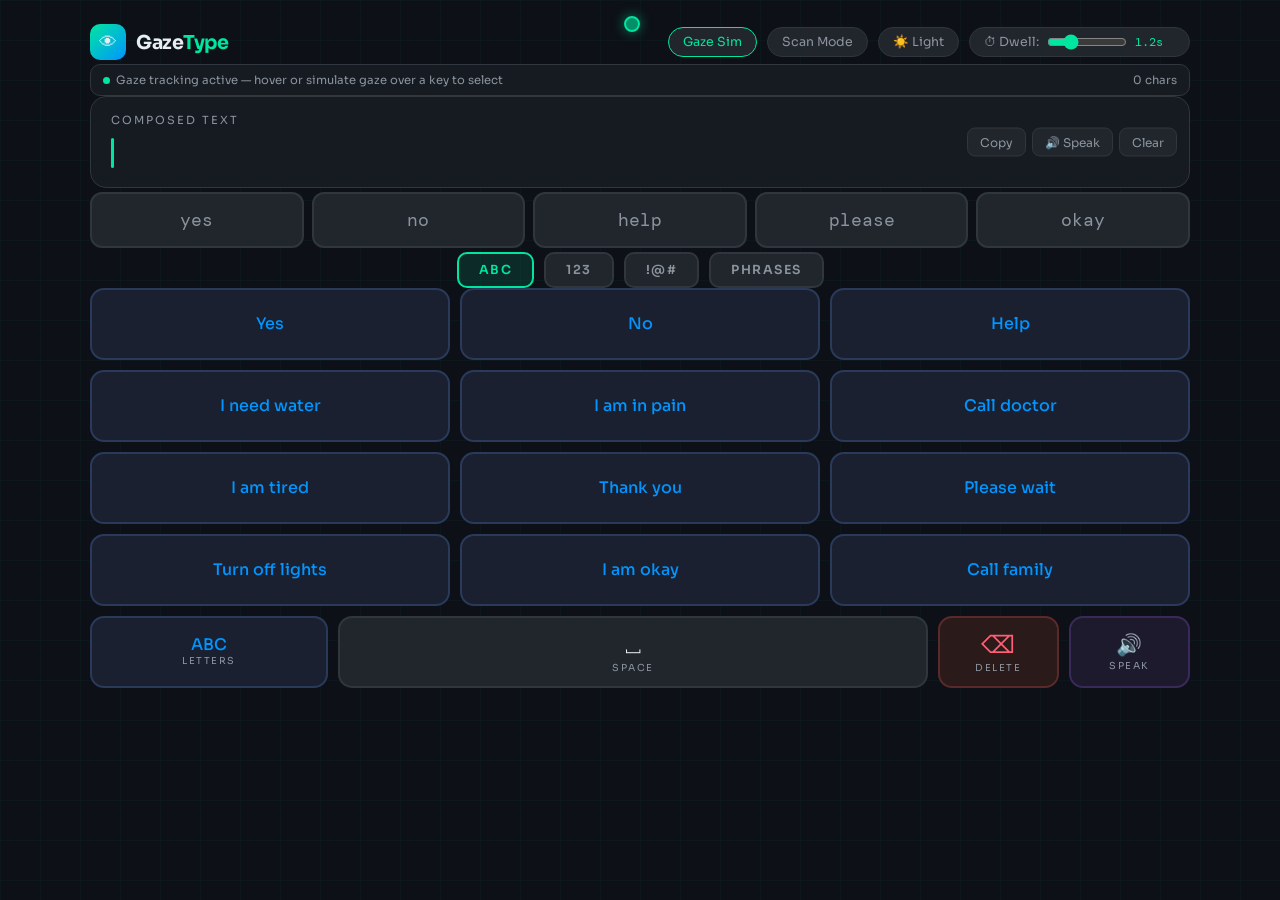
==== assistive-features/virtual-keyboard/index.html @ e6dda197 "Keyboard layout" ====
<!DOCTYPE html>
<html lang="en">
<head>
<meta charset="UTF-8">
<meta name="viewport" content="width=device-width, initial-scale=1.0">
<title>GazeType — Accessible Eye Gaze Keyboard</title>
<style>
  @import url('https://fonts.googleapis.com/css2?family=DM+Mono:wght@400;500&family=Sora:wght@300;400;600;700&display=swap');

  :root {
    --bg: #0d1117;
    --surface: #161b22;
    --surface2: #21262d;
    --border: #30363d;
    --accent: #00e5a0;
    --accent2: #0095ff;
    --danger: #ff5f72;
    --text: #e6edf3;
    --text-dim: #8b949e;
    --key-bg: #1c2128;
    --key-hover: #2d333b;
    --key-active: #00e5a0;
    --dwell-time: 1200ms;
    --key-radius: 14px;
    --glow: 0 0 20px rgba(0,229,160,0.3);
    --key-special-bg: #1a2030;
    --key-special-border: #2a3a5a;
    --key-action-bg: #1e1a2e;
    --key-action-border: #3a2a5a;
    --key-delete-bg: #2a1a1a;
    --key-delete-border: #5a2a2a;
  }

  body.light {
    --bg: #f0f4f8;
    --surface: #ffffff;
    --surface2: #e8edf3;
    --border: #c8d0da;
    --accent: #009e6e;
    --accent2: #0070cc;
    --danger: #d93a50;
    --text: #1a2030;
    --text-dim: #5a6472;
    --key-bg: #ffffff;
    --key-hover: #e2ecf8;
    --key-special-bg: #e8f0fc;
    --key-special-border: #aabedd;
    --key-action-bg: #ede8fc;
    --key-action-border: #b8a8e0;
    --key-delete-bg: #fce8ea;
    --key-delete-border: #e0a8ae;
    --glow: 0 0 20px rgba(0,158,110,0.25);
  }

  * { margin: 0; padding: 0; box-sizing: border-box; }

  body {
    background: var(--bg);
    color: var(--text);
    font-family: 'Sora', sans-serif;
    min-height: 100vh;
    display: flex;
    flex-direction: column;
    align-items: center;
    padding: 24px 16px;
    gap: 20px;
    overflow-x: hidden;
  }

  /* Ambient grid background */
  body::before {
    content: '';
    position: fixed;
    inset: 0;
    background-image:
      linear-gradient(rgba(0,229,160,0.03) 1px, transparent 1px),
      linear-gradient(90deg, rgba(0,229,160,0.03) 1px, transparent 1px);
    background-size: 40px 40px;
    pointer-events: none;
    z-index: 0;
  }

  .app { position: relative; z-index: 1; width: 100%; max-width: 1100px; }

  /* Header */
  header {
    display: flex;
    align-items: center;
    justify-content: space-between;
    margin-bottom: 4px;
  }

  .logo {
    display: flex;
    align-items: center;
    gap: 10px;
  }

  .logo-icon {
    width: 36px;
    height: 36px;
    border-radius: 10px;
    background: linear-gradient(135deg, var(--accent), var(--accent2));
    display: flex;
    align-items: center;
    justify-content: center;
    font-size: 18px;
  }

  .logo-text {
    font-size: 1.2rem;
    font-weight: 700;
    letter-spacing: -0.5px;
  }

  .logo-text span { color: var(--accent); }

  .settings-row {
    display: flex;
    gap: 10px;
    align-items: center;
  }

  .pill-btn {
    background: var(--surface2);
    border: 1px solid var(--border);
    color: var(--text-dim);
    border-radius: 20px;
    padding: 6px 14px;
    font-family: 'Sora', sans-serif;
    font-size: 0.78rem;
    cursor: pointer;
    transition: all 0.2s;
  }

  .pill-btn:hover, .pill-btn.active {
    border-color: var(--accent);
    color: var(--accent);
  }

  /* Dwell time slider */
  .dwell-control {
    display: flex;
    align-items: center;
    gap: 8px;
    background: var(--surface2);
    border: 1px solid var(--border);
    border-radius: 20px;
    padding: 6px 14px;
    font-size: 0.78rem;
    color: var(--text-dim);
  }

  .dwell-control input[type=range] {
    width: 80px;
    accent-color: var(--accent);
  }

  .dwell-control span { color: var(--accent); font-family: 'DM Mono', monospace; min-width: 40px; }

  /* Text output display */
  .output-area {
    background: var(--surface);
    border: 1px solid var(--border);
    border-radius: 16px;
    padding: 16px 20px;
    min-height: 90px;
    display: flex;
    flex-direction: column;
    gap: 8px;
    position: relative;
    overflow: hidden;
  }

  .output-label {
    font-size: 0.7rem;
    text-transform: uppercase;
    letter-spacing: 2px;
    color: var(--text-dim);
  }

  .output-text {
    font-family: 'DM Mono', monospace;
    font-size: 1.4rem;
    letter-spacing: 1px;
    color: var(--text);
    min-height: 36px;
    word-break: break-all;
    display: flex;
    align-items: center;
    flex-wrap: wrap;
    gap: 2px;
  }

  .cursor {
    display: inline-block;
    width: 3px;
    height: 1.3em;
    background: var(--accent);
    border-radius: 2px;
    animation: blink 1s step-end infinite;
    flex-shrink: 0;
  }

  @keyframes blink { 0%,100%{opacity:1} 50%{opacity:0} }

  .output-actions {
    position: absolute;
    right: 12px;
    top: 50%;
    transform: translateY(-50%);
    display: flex;
    gap: 6px;
  }

  .action-btn {
    background: var(--surface2);
    border: 1px solid var(--border);
    color: var(--text-dim);
    border-radius: 8px;
    padding: 6px 12px;
    font-size: 0.75rem;
    font-family: 'Sora', sans-serif;
    cursor: pointer;
    transition: all 0.2s;
  }

  .action-btn:hover { border-color: var(--accent); color: var(--accent); }
  .action-btn.danger:hover { border-color: var(--danger); color: var(--danger); }

  /* Keyboard container */
  .keyboard {
    display: flex;
    flex-direction: column;
    gap: 10px;
  }

  /* Keyboard row */
  .key-row {
    display: flex;
    gap: 10px;
    justify-content: center;
  }

  /* Individual key */
  .key {
    position: relative;
    background: var(--key-bg);
    border: 2px solid var(--border);
    border-radius: var(--key-radius);
    display: flex;
    flex-direction: column;
    align-items: center;
    justify-content: center;
    cursor: pointer;
    user-select: none;
    transition: border-color 0.15s, background 0.15s, transform 0.1s;
    overflow: hidden;
    height: 72px;
    flex: 1;
    min-width: 64px;
    gap: 2px;
  }

  .key.wide { flex: 2; }
  .key.extra-wide { flex: 3; }
  .key.space-key { flex: 5; }

  .key-label {
    font-size: 1.35rem;
    font-weight: 600;
    line-height: 1;
    z-index: 1;
    pointer-events: none;
  }

  .key-sub {
    font-size: 0.6rem;
    color: var(--text-dim);
    text-transform: uppercase;
    letter-spacing: 1.5px;
    z-index: 1;
    pointer-events: none;
  }

  .key-icon {
    font-size: 1.5rem;
    z-index: 1;
    pointer-events: none;
  }

  /* Dwell progress ring */
  .dwell-ring {
    position: absolute;
    inset: 0;
    border-radius: calc(var(--key-radius) - 2px);
    pointer-events: none;
    overflow: hidden;
  }

  .dwell-fill {
    position: absolute;
    bottom: 0;
    left: 0;
    right: 0;
    height: 0%;
    background: linear-gradient(to top, rgba(0,229,160,0.25), rgba(0,229,160,0.05));
    transition: height linear;
    border-radius: 0 0 calc(var(--key-radius) - 2px) calc(var(--key-radius) - 2px);
  }

  .dwell-outline {
    position: absolute;
    inset: 0;
    border: 3px solid var(--accent);
    border-radius: calc(var(--key-radius) - 2px);
    opacity: 0;
    box-shadow: var(--glow);
    transition: opacity 0.15s;
  }

  /* Hover state */
  .key:hover {
    border-color: var(--accent);
    background: var(--key-hover);
  }

  .key:hover .dwell-outline { opacity: 0.6; }

  /* Active state */
  .key.dwelling .dwell-outline { opacity: 1; }

  /* Fired state */
  .key.fired {
    background: rgba(0,229,160,0.15);
    border-color: var(--accent);
    transform: scale(0.96);
  }

  /* Special key variants */
  .key.key-special {
    background: var(--key-special-bg);
    border-color: var(--key-special-border);
  }

  .key.key-special .key-label { color: var(--accent2); font-size: 1rem; font-weight: 500; }

  .key.key-action {
    background: var(--key-action-bg);
    border-color: var(--key-action-border);
  }

  .key.key-action .key-icon { font-size: 1.3rem; }

  .key.key-delete {
    background: var(--key-delete-bg);
    border-color: var(--key-delete-border);
  }

  .key.key-delete:hover { border-color: var(--danger); background: rgba(255,95,114,0.1); }
  .key.key-delete:hover .dwell-outline { border-color: var(--danger); box-shadow: 0 0 20px rgba(255,95,114,0.3); }
  .key.key-delete .key-icon { color: var(--danger); }

  .key.key-space { background: var(--surface2); }

  /* Mode toggle row */
  .mode-row {
    display: flex;
    gap: 10px;
    justify-content: center;
  }

  .mode-btn {
    background: var(--surface2);
    border: 2px solid var(--border);
    border-radius: 10px;
    color: var(--text-dim);
    font-family: 'Sora', sans-serif;
    font-size: 0.78rem;
    font-weight: 600;
    padding: 8px 20px;
    cursor: pointer;
    transition: all 0.2s;
    text-transform: uppercase;
    letter-spacing: 1.5px;
  }

  .mode-btn.active {
    background: rgba(0,229,160,0.12);
    border-color: var(--accent);
    color: var(--accent);
  }

  /* Gaze cursor simulator */
  .gaze-dot {
    position: fixed;
    width: 16px;
    height: 16px;
    border-radius: 50%;
    background: rgba(0,229,160,0.6);
    border: 2px solid var(--accent);
    pointer-events: none;
    transform: translate(-50%, -50%);
    transition: left 0.08s ease-out, top 0.08s ease-out;
    z-index: 9999;
    box-shadow: 0 0 12px rgba(0,229,160,0.5);
    display: none;
  }

  .gaze-dot.active { display: block; }

  /* Status bar */
  .status-bar {
    display: flex;
    align-items: center;
    justify-content: space-between;
    padding: 8px 12px;
    background: var(--surface);
    border: 1px solid var(--border);
    border-radius: 10px;
    font-size: 0.72rem;
    color: var(--text-dim);
  }

  .status-indicator {
    display: flex;
    align-items: center;
    gap: 6px;
  }

  .dot {
    width: 7px;
    height: 7px;
    border-radius: 50%;
    background: var(--accent);
    animation: pulse 2s infinite;
  }

  .dot.off { background: var(--border); animation: none; }

  @keyframes pulse {
    0%,100% { opacity: 1; transform: scale(1); }
    50% { opacity: 0.5; transform: scale(0.8); }
  }

  /* Prediction bar */
  .prediction-bar {
    display: flex;
    gap: 8px;
    padding: 4px 0;
    flex-wrap: wrap;
  }

  .pred-word {
    background: var(--surface2);
    border: 2px solid var(--border);
    border-radius: 12px;
    padding: 14px 22px;
    font-size: 1.1rem;
    font-family: 'DM Mono', monospace;
    cursor: pointer;
    color: var(--text-dim);
    transition: all 0.2s;
    position: relative;
    overflow: hidden;
    flex: 1;
    min-width: 100px;
    text-align: center;
    min-height: 56px;
    display: flex;
    align-items: center;
    justify-content: center;
  }

  .pred-word:hover, .pred-word.dwelling {
    border-color: var(--accent2);
    color: var(--accent2);
  }

  .pred-word .dwell-fill { background: linear-gradient(to top, rgba(0,149,255,0.2), rgba(0,149,255,0.05)); }
  .pred-word .dwell-outline { border-color: var(--accent2); box-shadow: 0 0 15px rgba(0,149,255,0.3); }

  /* Notification toast */
  .toast {
    position: fixed;
    bottom: 24px;
    left: 50%;
    transform: translateX(-50%) translateY(80px);
    background: var(--surface2);
    border: 1px solid var(--accent);
    border-radius: 10px;
    padding: 10px 20px;
    font-size: 0.85rem;
    color: var(--accent);
    transition: transform 0.3s ease;
    z-index: 1000;
  }

  .toast.show { transform: translateX(-50%) translateY(0); }

  /* Scan mode highlight */
  .key.scan-highlight {
    border-color: #ffcc00 !important;
    background: rgba(255, 204, 0, 0.1) !important;
  }

  @media (max-width: 700px) {
    .key { height: 60px; min-width: 44px; }
    .key-label { font-size: 1.1rem; }
    .key-row { gap: 6px; }
    .keyboard { gap: 6px; }
  }
</style>
</head>
<body>
<div class="app">

  <!-- Header -->
  <header>
    <div class="logo">
      <div class="logo-icon">👁</div>
      <div class="logo-text">Gaze<span>Type</span></div>
    </div>
    <div class="settings-row">
      <button class="pill-btn active" id="gazeSimBtn" onclick="toggleGazeSim()">Gaze Sim</button>
      <button class="pill-btn" id="scanBtn" onclick="toggleScanMode()">Scan Mode</button>
      <button class="pill-btn" id="themeBtn" onclick="toggleTheme()">☀️ Light</button>
      <div class="dwell-control">
        ⏱ Dwell:
        <input type="range" id="dwellRange" min="600" max="3000" step="100" value="1200" oninput="updateDwell(this.value)">
        <span id="dwellLabel">1.2s</span>
      </div>
    </div>
  </header>

  <!-- Status bar -->
  <div class="status-bar">
    <div class="status-indicator">
      <div class="dot" id="statusDot"></div>
      <span id="statusText">Gaze tracking active — hover or simulate gaze over a key to select</span>
    </div>
    <span id="charCount">0 chars</span>
  </div>

  <!-- Output area -->
  <div class="output-area">
    <div class="output-label">Composed text</div>
    <div class="output-text" id="outputText"><span class="cursor"></span></div>
    <div class="output-actions">
      <button class="action-btn" onclick="copyText()">Copy</button>
      <button class="action-btn" onclick="speakText()">🔊 Speak</button>
      <button class="action-btn danger" onclick="clearAll()">Clear</button>
    </div>
  </div>

  <!-- Word prediction bar -->
  <div class="prediction-bar" id="predBar">
    <div class="pred-word" data-word="">
      <span>—</span>
      <div class="dwell-ring"><div class="dwell-fill"></div><div class="dwell-outline"></div></div>
    </div>
  </div>

  <!-- Mode switcher -->
  <div class="mode-row">
    <button class="mode-btn active" onclick="switchMode('alpha')" id="mode-alpha">ABC</button>
    <button class="mode-btn" onclick="switchMode('num')" id="mode-num">123</button>
    <button class="mode-btn" onclick="switchMode('sym')" id="mode-sym">!@#</button>
    <button class="mode-btn" onclick="switchMode('phrase')" id="mode-phrase">Phrases</button>
  </div>

  <!-- Keyboard area -->
  <div class="keyboard" id="keyboard"></div>

</div>

<!-- Gaze dot -->
<div class="gaze-dot" id="gazeDot"></div>
<div class="toast" id="toast"></div>

<script>
// ── State ──────────────────────────────────────────────
let text = '';
let dwellTime = 1200;
let currentMode = 'phrase';
let gazeSimActive = true;
let scanModeActive = false;
let scanIndex = 0;
let scanTimer = null;
let caps = false;

// ── Layouts ────────────────────────────────────────────
const layouts = {
  alpha: [
    [
      {l:'Q'},{l:'W'},{l:'E'},{l:'R'},{l:'T'},{l:'Y'},{l:'U'},{l:'I'},{l:'O'},{l:'P'}
    ],
    [
      {l:'A'},{l:'S'},{l:'D'},{l:'F'},{l:'G'},{l:'H'},{l:'J'},{l:'K'},{l:'L'}
    ],
    [
      {l:'⇧', cls:'key-action', icon:true, action:'caps', sub:'Caps'},
      {l:'Z'},{l:'X'},{l:'C'},{l:'V'},{l:'B'},{l:'N'},{l:'M'},
      {l:'⌫', cls:'key-delete', icon:true, action:'delete', sub:'Delete'}
    ],
    [
      {l:'123', cls:'key-special', wide:true, action:'mode-num', sub:'Numbers'},
      {l:'⎵', cls:'key-space space-key', icon:true, action:'space', sub:'Space'},
      {l:'!@#', cls:'key-special', wide:true, action:'mode-sym', sub:'Symbols'},
      {l:'🔊', cls:'key-action', icon:true, action:'speak', sub:'Speak'}
    ]
  ],
  num: [
    [{l:'1'},{l:'2'},{l:'3'},{l:'4'},{l:'5'},{l:'6'},{l:'7'},{l:'8'},{l:'9'},{l:'0'}],
    [{l:'.'},{l:','},{l:':'},{l:';'},{l:'/'},{l:'\\'},{l:'('},{l:')'},{l:'%'}],
    [
      {l:'+'},{l:'-'},{l:'='},{l:'*'},{l:'<'},{l:'>'},{l:'#'},{l:'@'},
      {l:'⌫', cls:'key-delete', icon:true, action:'delete', sub:'Delete'}
    ],
    [
      {l:'ABC', cls:'key-special', wide:true, action:'mode-alpha', sub:'Letters'},
      {l:'⎵', cls:'key-space space-key', icon:true, action:'space', sub:'Space'},
      {l:'!@#', cls:'key-special', wide:true, action:'mode-sym', sub:'Symbols'},
      {l:'🔊', cls:'key-action', icon:true, action:'speak', sub:'Speak'}
    ]
  ],
  sym: [
    [{l:'!'},{l:'?'},{l:'"'},{l:"'"},{l:'`'},{l:'~'},{l:'^'},{l:'|'},{l:'_'},{l:'&'}],
    [{l:'{'},{l:'}'},{l:'['},{l:']'},{l:'$'},{l:'€'},{l:'£'},{l:'¥'},{l:'©'}],
    [
      {l:'®'},{l:'™'},{l:'…'},{l:'—'},{l:'–'},{l:'°'},{l:'±'},{l:'×'},
      {l:'⌫', cls:'key-delete', icon:true, action:'delete', sub:'Delete'}
    ],
    [
      {l:'ABC', cls:'key-special', wide:true, action:'mode-alpha', sub:'Letters'},
      {l:'⎵', cls:'key-space space-key', icon:true, action:'space', sub:'Space'},
      {l:'123', cls:'key-special', wide:true, action:'mode-num', sub:'Numbers'},
      {l:'🔊', cls:'key-action', icon:true, action:'speak', sub:'Speak'}
    ]
  ],
  phrase: [
    [
      {l:'Yes', cls:'key-special extra-wide', action:'phrase-Yes'},
      {l:'No', cls:'key-special extra-wide', action:'phrase-No'},
      {l:'Help', cls:'key-special extra-wide', action:'phrase-Help'}
    ],
    [
      {l:'I need water', cls:'key-special', wide:true, action:'phrase-I need water'},
      {l:'I am in pain', cls:'key-special', wide:true, action:'phrase-I am in pain'},
      {l:'Call doctor', cls:'key-special', wide:true, action:'phrase-Call doctor'}
    ],
    [
      {l:'I am tired', cls:'key-special', wide:true, action:'phrase-I am tired'},
      {l:'Thank you', cls:'key-special', wide:true, action:'phrase-Thank you'},
      {l:'Please wait', cls:'key-special', wide:true, action:'phrase-Please wait'}
    ],
    [
      {l:'Turn off lights', cls:'key-special', wide:true, action:'phrase-Turn off lights'},
      {l:'I am okay', cls:'key-special', wide:true, action:'phrase-I am okay'},
      {l:'Call family', cls:'key-special', wide:true, action:'phrase-Call family'}
    ],
    [
      {l:'ABC', cls:'key-special', wide:true, action:'mode-alpha', sub:'Letters'},
      {l:'⎵', cls:'key-space space-key', icon:true, action:'space', sub:'Space'},
      {l:'⌫', cls:'key-delete', icon:true, action:'delete', sub:'Delete'},
      {l:'🔊', cls:'key-action', icon:true, action:'speak', sub:'Speak'}
    ]
  ]
};

// ── N-gram Word Prediction Model ───────────────────────
// Bigram frequency table: given last word → ranked next-word suggestions
const bigramModel = {
  'i':       ['am','need','want','feel','think','can','would','have'],
  'am':      ['okay','in','tired','happy','sorry','not','feeling'],
  'in':      ['pain','the','a','need','here'],
  'need':    ['water','help','medicine','a','to','rest','food'],
  'call':    ['doctor','family','nurse','help','me'],
  'i am':    ['okay','in','tired','sorry','here'],
  'please':  ['wait','help','call','come','hurry'],
  'thank':   ['you'],
  'i need':  ['water','help','medicine','rest','food','a'],
  'can':     ['you','i','we','please','help'],
  'turn':    ['off','on','down','up'],
  'feel':    ['pain','sick','tired','better','okay'],
  'help':    ['me','please','now'],
  'not':     ['okay','feeling','sure','now','well'],
  'want':    ['water','food','rest','help','to'],
  'yes':     ['please','i','that','okay'],
  'no':      ['please','i','not','thank'],
  'it':      ['is','hurts','feels','was'],
  'the':     ['doctor','pain','nurse','time','light'],
  'a':       ['doctor','nurse','moment','little'],
  'my':      ['head','arm','leg','back','chest','stomach'],
  'hurts':   ['here','a','lot','badly'],
  'come':    ['here','please','now','back'],
};

// Fallback frequency list (most common communication words)
const commonWords = [
  'yes','no','help','please','okay','water','pain','tired',
  'thank','you','call','need','want','feel','here','now',
  'doctor','nurse','family','come','wait','sorry','better',
  'food','rest','light','time','more','stop','not','can',
  'sick','good','bad','hurts','medicine','my','head','back'
];

function getPredictions(inputText) {
  const trimmed = inputText.trimEnd().toLowerCase();
  const words = trimmed.split(/\s+/).filter(Boolean);
  if (words.length === 0) return commonWords.slice(0, 5);

  const lastWord = words[words.length - 1];
  const lastTwo = words.slice(-2).join(' ');
  const partial = inputText.endsWith(' ') ? '' : lastWord;

  // If still typing current word — prefix-match from all known vocab
  if (partial) {
    const vocab = [...new Set([
      ...Object.keys(bigramModel),
      ...Object.values(bigramModel).flat(),
      ...commonWords
    ])];
    return vocab
      .filter(w => w.startsWith(partial) && w !== partial)
      .sort((a, b) => {
        // Prefer shorter completions and common words
        const aCommon = commonWords.indexOf(a);
        const bCommon = commonWords.indexOf(b);
        if (aCommon !== -1 && bCommon === -1) return -1;
        if (bCommon !== -1 && aCommon === -1) return 1;
        return a.length - b.length;
      })
      .slice(0, 5);
  }

  // Word just completed — predict next word using bigrams then unigrams
  const bigramHits = bigramModel[lastTwo] || bigramModel[lastWord] || [];
  const combined = [...new Set([...bigramHits, ...commonWords])];
  // Exclude words already typed recently
  const recent = new Set(words.slice(-4));
  return combined.filter(w => !recent.has(w)).slice(0, 5);
}

function updatePredictions() {
  const predBar = document.getElementById('predBar');
  const preds = getPredictions(text);

  if (preds.length === 0) {
    predBar.innerHTML = '<div style="color:var(--text-dim);font-size:0.78rem;padding:8px 12px;">Type to see word predictions…</div>';
    return;
  }

  predBar.innerHTML = preds.map(w => `
    <div class="pred-word" data-word="${w}">
      <span>${w}</span>
      <div class="dwell-ring"><div class="dwell-fill"></div><div class="dwell-outline"></div></div>
    </div>
  `).join('');

  predBar.querySelectorAll('.pred-word').forEach(el => {
    attachDwell(el, () => {
      const word = el.dataset.word;
      const endsWithSpace = text.endsWith(' ') || text === '';
      if (endsWithSpace) {
        text += word + ' ';
      } else {
        const parts = text.split(' ');
        parts[parts.length - 1] = word;
        text = parts.join(' ') + ' ';
      }
      renderOutput();
      updatePredictions();
    });
  });
}

// ── Build keyboard ─────────────────────────────────────
function buildKeyboard() {
  const kb = document.getElementById('keyboard');
  kb.innerHTML = '';
  const rows = layouts[currentMode];

  rows.forEach(row => {
    const rowEl = document.createElement('div');
    rowEl.className = 'key-row';

    row.forEach(k => {
      const key = document.createElement('div');
      let cls = 'key';
      if (k.cls) cls += ' ' + k.cls;
      if (k.wide && !k.cls?.includes('wide')) cls += ' wide';
      if (k.cls?.includes('extra-wide')) { /* already set */ }
      if (k.cls?.includes('space-key')) { /* keep */ }
      key.className = cls;

      const displayLabel = (currentMode === 'alpha' && !k.action && k.l.length === 1)
        ? (caps ? k.l.toUpperCase() : k.l.toLowerCase())
        : k.l;

      if (k.icon) {
        key.innerHTML = `<div class="key-icon">${displayLabel}</div>${k.sub ? `<div class="key-sub">${k.sub}</div>` : ''}`;
      } else {
        key.innerHTML = `<div class="key-label">${displayLabel}</div>${k.sub ? `<div class="key-sub">${k.sub}</div>` : ''}`;
      }

      // Dwell ring
      key.innerHTML += `<div class="dwell-ring"><div class="dwell-fill"></div><div class="dwell-outline"></div></div>`;

      attachDwell(key, () => fireKey(k));
      rowEl.appendChild(key);
    });

    kb.appendChild(rowEl);
  });
}

// ── Key firing ─────────────────────────────────────────
function fireKey(k) {
  const action = k.action;

  if (action === 'delete') {
    text = text.slice(0, -1);
  } else if (action === 'space') {
    text += ' ';
  } else if (action === 'speak') {
    speakText();
    return;
  } else if (action === 'caps') {
    caps = !caps;
    buildKeyboard();
    return;
  } else if (action && action.startsWith('mode-')) {
    switchMode(action.replace('mode-',''));
    return;
  } else if (action && action.startsWith('phrase-')) {
    const phrase = action.replace('phrase-','');
    text += phrase + ' ';
    // Auto-speak the phrase immediately
    if (window.speechSynthesis) {
      window.speechSynthesis.cancel();
      const utt = new SpeechSynthesisUtterance(phrase);
      window.speechSynthesis.speak(utt);
    }
    // Play alarm if "Help" was selected
    if (phrase.toLowerCase() === 'help') {
      playAlarm();
    }
  } else {
    const char = (currentMode === 'alpha' && k.l.length === 1)
      ? (caps ? k.l.toUpperCase() : k.l.toLowerCase())
      : k.l;
    text += char;
  }

  renderOutput();
  updatePredictions();
}

// ── Render output ──────────────────────────────────────
function renderOutput() {
  const el = document.getElementById('outputText');
  const escaped = text.replace(/\n/g, ' ↵ ');
  el.innerHTML = `${escaped}<span class="cursor"></span>`;
  document.getElementById('charCount').textContent = text.length + ' chars';
}

// ── Dwell mechanics ────────────────────────────────────
function attachDwell(el, callback) {
  let timer = null;
  let startTime = null;
  let animFrame = null;

  const fill = el.querySelector('.dwell-fill');
  const outline = el.querySelector('.dwell-outline');

  function startDwell() {
    if (timer) return;
    el.classList.add('dwelling');
    startTime = Date.now();

    function animate() {
      const elapsed = Date.now() - startTime;
      const pct = Math.min((elapsed / dwellTime) * 100, 100);
      if (fill) fill.style.height = pct + '%';
      if (pct < 100) animFrame = requestAnimationFrame(animate);
    }
    animFrame = requestAnimationFrame(animate);

    timer = setTimeout(() => {
      el.classList.remove('dwelling');
      el.classList.add('fired');
      if (fill) fill.style.height = '0%';
      setTimeout(() => el.classList.remove('fired'), 300);
      callback();
      cancelAnimationFrame(animFrame);
      timer = null;
    }, dwellTime);
  }

  function stopDwell() {
    if (timer) { clearTimeout(timer); timer = null; }
    if (animFrame) { cancelAnimationFrame(animFrame); animFrame = null; }
    el.classList.remove('dwelling');
    if (fill) fill.style.height = '0%';
  }

  el.addEventListener('mouseenter', startDwell);
  el.addEventListener('mouseleave', stopDwell);
  el.addEventListener('click', () => { stopDwell(); callback(); });
}

// ── Alarm sound (for Help key) ─────────────────────────
function playAlarm() {
  const ctx = new (window.AudioContext || window.webkitAudioContext)();
  const totalDuration = 3; // seconds
  const beepDuration = 0.18;
  const beepGap = 0.10;
  const freq = 880;
  const now = ctx.currentTime;

  for (let i = 0; i < 8; i++) {
    const start = now + i * (beepDuration + beepGap);
    const osc = ctx.createOscillator();
    const gain = ctx.createGain();
    osc.connect(gain);
    gain.connect(ctx.destination);
    osc.type = 'square';
    osc.frequency.setValueAtTime(freq, start);
    osc.frequency.setValueAtTime(freq * 1.25, start + beepDuration * 0.5);
    gain.gain.setValueAtTime(0, start);
    gain.gain.linearRampToValueAtTime(0.55, start + 0.01);
    gain.gain.setValueAtTime(0.55, start + beepDuration - 0.02);
    gain.gain.linearRampToValueAtTime(0, start + beepDuration);
    osc.start(start);
    osc.stop(start + beepDuration);
  }
  showToast('🚨 HELP alarm triggered!');
}

function toggleTheme() {
  const isLight = document.body.classList.toggle('light');
  const btn = document.getElementById('themeBtn');
  btn.textContent = isLight ? '🌙 Dark' : '☀️ Light';
  btn.classList.toggle('active', isLight);
}

// ── Apply dwell to non-keyboard interactive elements ───
function applyDwellToUI() {
  // Header pill buttons
  document.querySelectorAll('.pill-btn').forEach(btn => {
    // Avoid double-attaching
    if (btn.dataset.dwellAttached) return;
    btn.dataset.dwellAttached = '1';
    btn.style.position = 'relative';
    btn.style.overflow = 'hidden';
    const ring = document.createElement('div');
    ring.className = 'dwell-ring';
    ring.innerHTML = '<div class="dwell-fill"></div><div class="dwell-outline"></div>';
    btn.appendChild(ring);
    attachDwell(btn, () => btn.click());
  });

  // Mode buttons
  document.querySelectorAll('.mode-btn').forEach(btn => {
    if (btn.dataset.dwellAttached) return;
    btn.dataset.dwellAttached = '1';
    btn.style.position = 'relative';
    btn.style.overflow = 'hidden';
    const ring = document.createElement('div');
    ring.className = 'dwell-ring';
    ring.innerHTML = '<div class="dwell-fill"></div><div class="dwell-outline"></div>';
    btn.appendChild(ring);
    attachDwell(btn, () => btn.click());
  });

  // Output action buttons (Copy, Speak, Clear)
  document.querySelectorAll('.action-btn').forEach(btn => {
    if (btn.dataset.dwellAttached) return;
    btn.dataset.dwellAttached = '1';
    btn.style.position = 'relative';
    btn.style.overflow = 'hidden';
    const ring = document.createElement('div');
    ring.className = 'dwell-ring';
    ring.innerHTML = '<div class="dwell-fill"></div><div class="dwell-outline"></div>';
    btn.appendChild(ring);
    attachDwell(btn, () => btn.click());
  });
}

// ── Settings ───────────────────────────────────────────
function updateDwell(val) {
  dwellTime = parseInt(val);
  document.getElementById('dwellLabel').textContent = (dwellTime/1000).toFixed(1) + 's';
  document.documentElement.style.setProperty('--dwell-time', dwellTime + 'ms');
}

function toggleGazeSim() {
  gazeSimActive = !gazeSimActive;
  const btn = document.getElementById('gazeSimBtn');
  const dot = document.getElementById('gazeDot');
  const statusDot = document.getElementById('statusDot');
  btn.classList.toggle('active', gazeSimActive);
  dot.classList.toggle('active', gazeSimActive);
  statusDot.classList.toggle('off', !gazeSimActive);
  document.getElementById('statusText').textContent = gazeSimActive
    ? 'Gaze tracking active — hover over a key to dwell-select'
    : 'Gaze simulation off — click keys to select';
}

function toggleScanMode() {
  scanModeActive = !scanModeActive;
  const btn = document.getElementById('scanBtn');
  btn.classList.toggle('active', scanModeActive);
  if (scanModeActive) startScan(); else stopScan();
}

function startScan() {
  const keys = document.querySelectorAll('.key');
  scanIndex = 0;
  function highlight() {
    keys.forEach(k => k.classList.remove('scan-highlight'));
    if (!scanModeActive) return;
    if (keys[scanIndex]) keys[scanIndex].classList.add('scan-highlight');
    scanIndex = (scanIndex + 1) % keys.length;
    scanTimer = setTimeout(highlight, 800);
  }
  highlight();
  document.addEventListener('keydown', handleScanSelect);
}

function stopScan() {
  if (scanTimer) clearTimeout(scanTimer);
  document.querySelectorAll('.key').forEach(k => k.classList.remove('scan-highlight'));
  document.removeEventListener('keydown', handleScanSelect);
}

function handleScanSelect(e) {
  if (e.code === 'Space' || e.code === 'Enter') {
    const highlighted = document.querySelector('.key.scan-highlight');
    if (highlighted) highlighted.click();
  }
}

function switchMode(mode) {
  currentMode = mode;
  ['alpha','num','sym','phrase'].forEach(m => {
    document.getElementById('mode-' + m)?.classList.toggle('active', m === mode);
  });
  buildKeyboard();
  applyDwellToUI();
}

function copyText() {
  if (!text) return;
  navigator.clipboard.writeText(text).then(() => showToast('Copied to clipboard!'));
}

function speakText() {
  if (!text || !window.speechSynthesis) return;
  const utt = new SpeechSynthesisUtterance(text);
  window.speechSynthesis.speak(utt);
  showToast('Speaking…');
}

function clearAll() {
  text = '';
  renderOutput();
  updatePredictions();
  showToast('Text cleared');
}

function showToast(msg) {
  const t = document.getElementById('toast');
  t.textContent = msg;
  t.classList.add('show');
  setTimeout(() => t.classList.remove('show'), 2000);
}

// ── Gaze dot tracking ──────────────────────────────────
document.addEventListener('mousemove', e => {
  if (!gazeSimActive) return;
  const dot = document.getElementById('gazeDot');
  dot.style.left = e.clientX + 'px';
  dot.style.top = e.clientY + 'px';
});

// ── Init ───────────────────────────────────────────────
buildKeyboard();
updatePredictions();
renderOutput();
applyDwellToUI();

// Show gaze dot by default
document.getElementById('gazeDot').classList.add('active');
</script>
</body>
</html>
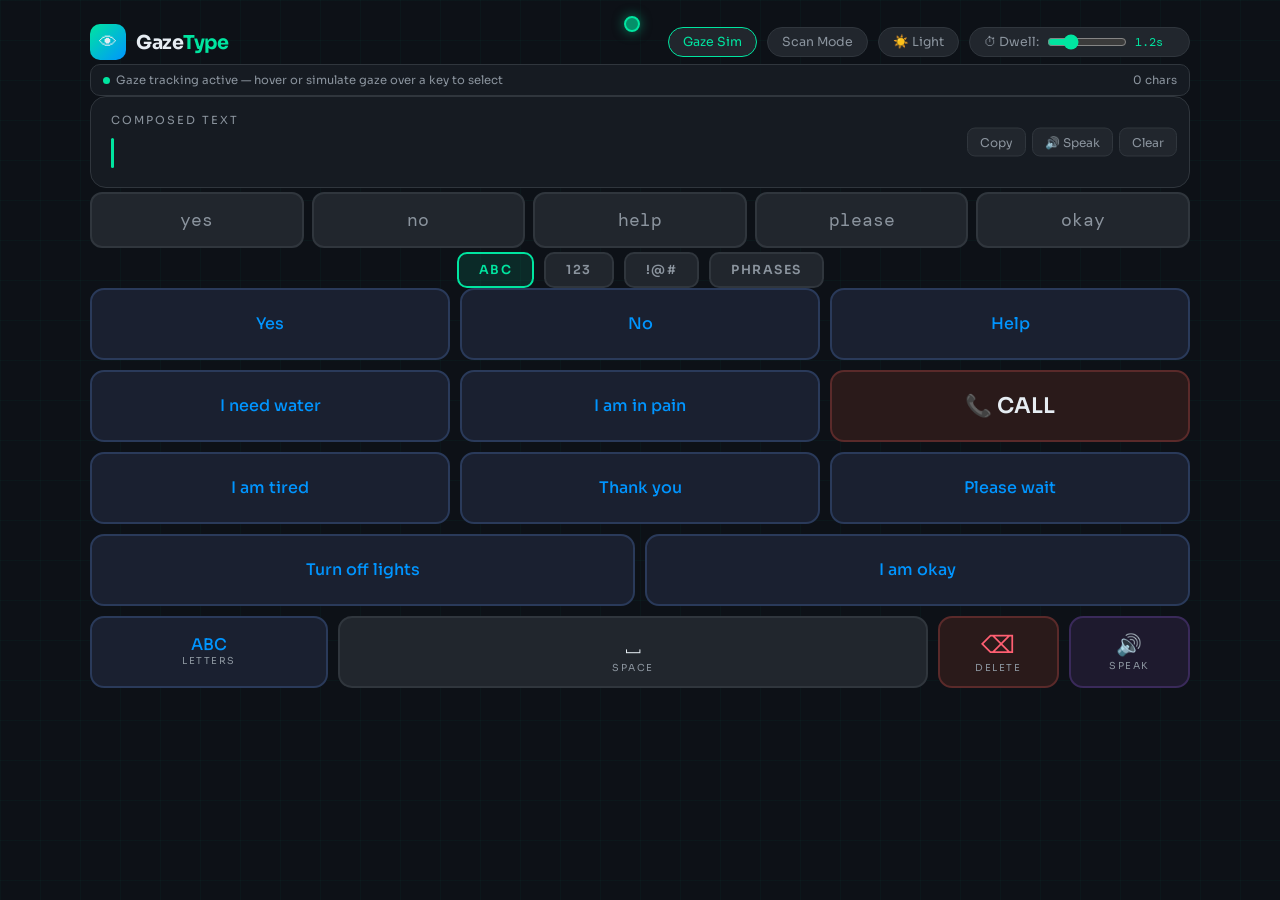
==== commit 90956615: "feat: connected to caller" ====
--- a/assistive-features/virtual-keyboard/index.html
+++ b/assistive-features/virtual-keyboard/index.html
@@ -647,7 +647,7 @@
     [
       {l:'I need water', cls:'key-special', wide:true, action:'phrase-I need water'},
       {l:'I am in pain', cls:'key-special', wide:true, action:'phrase-I am in pain'},
-      {l:'Call doctor', cls:'key-special', wide:true, action:'phrase-Call doctor'}
+      {l:'📞 CALL', cls:'key-delete', wide:true, action:'trigger-app-py'}
     ],
     [
       {l:'I am tired', cls:'key-special', wide:true, action:'phrase-I am tired'},
@@ -657,7 +657,7 @@
     [
       {l:'Turn off lights', cls:'key-special', wide:true, action:'phrase-Turn off lights'},
       {l:'I am okay', cls:'key-special', wide:true, action:'phrase-I am okay'},
-      {l:'Call family', cls:'key-special', wide:true, action:'phrase-Call family'}
+      
     ],
     [
       {l:'ABC', cls:'key-special', wide:true, action:'mode-alpha', sub:'Letters'},
@@ -819,6 +819,12 @@
 function fireKey(k) {
   const action = k.action;
 
+  if (action === 'trigger-app-py') {
+    if (window.pywebview) {
+        window.pywebview.api.launch_call_assistant();
+    }
+    return;
+  }
   if (action === 'delete') {
     text = text.slice(0, -1);
   } else if (action === 'space') {
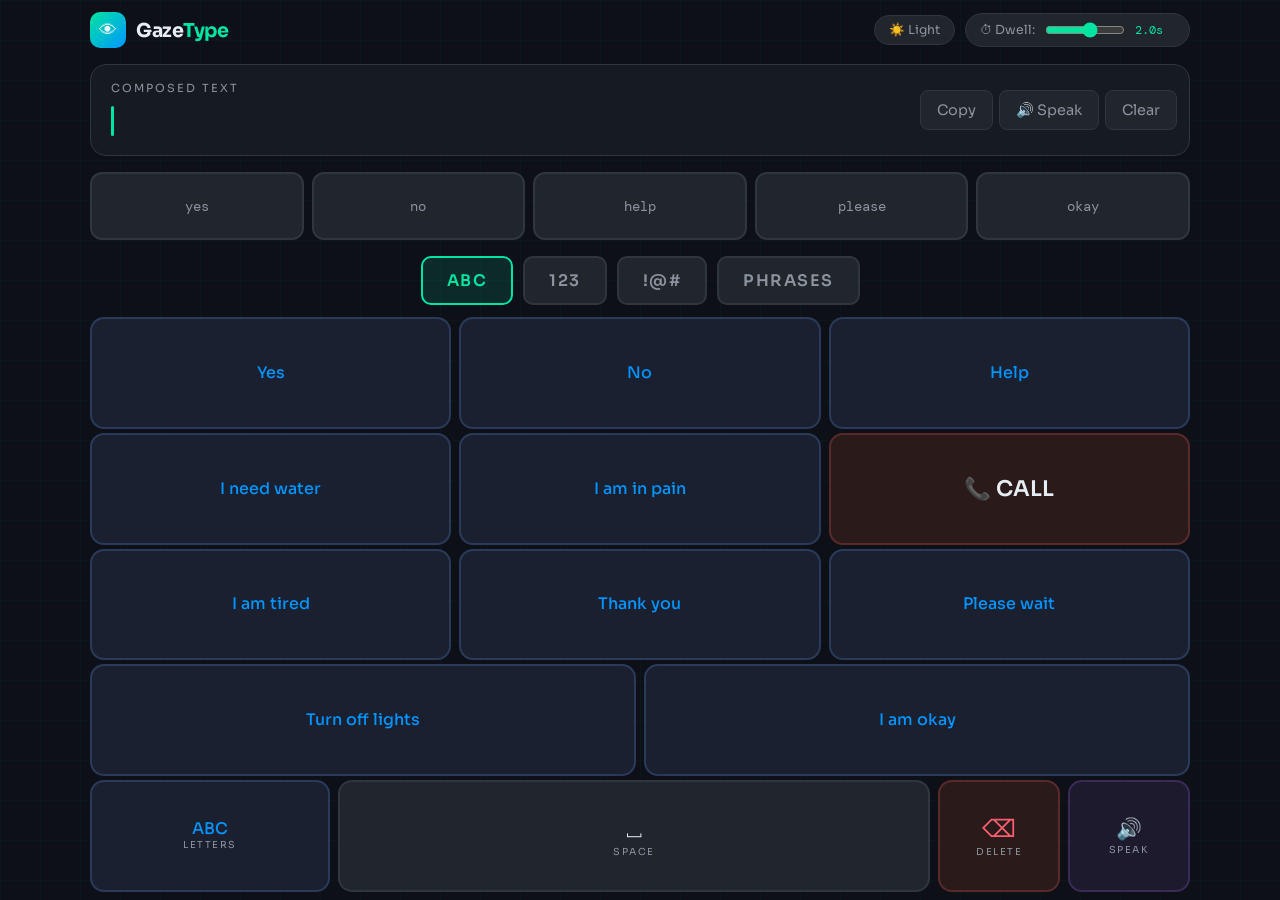
==== commit 69fb4531: "feat: CSS changes" ====
--- a/assistive-features/virtual-keyboard/index.html
+++ b/assistive-features/virtual-keyboard/index.html
@@ -31,43 +31,90 @@
     --key-delete-border: #5a2a2a;
   }
 
-  body.light {
-    --bg: #f0f4f8;
-    --surface: #ffffff;
-    --surface2: #e8edf3;
-    --border: #c8d0da;
-    --accent: #009e6e;
-    --accent2: #0070cc;
-    --danger: #d93a50;
-    --text: #1a2030;
-    --text-dim: #5a6472;
-    --key-bg: #ffffff;
-    --key-hover: #e2ecf8;
-    --key-special-bg: #e8f0fc;
-    --key-special-border: #aabedd;
-    --key-action-bg: #ede8fc;
-    --key-action-border: #b8a8e0;
-    --key-delete-bg: #fce8ea;
-    --key-delete-border: #e0a8ae;
-    --glow: 0 0 20px rgba(0,158,110,0.25);
-  }
-
-  * { margin: 0; padding: 0; box-sizing: border-box; }
-
-  body {
+body.light {
+    --bg: #e6dfd3; 
+    --surface: #f0ebe1;
+    --surface2: #ded5c5;
+    --border: #c8bca7; 
+    --accent: #a35638; 
+    --accent2: #8a6343;
+    --danger: #b34d4d; 
+    --text: #4a4036; 
+    --text-dim: #7d7265;
+    
+    --key-bg: #f0ebe1; 
+    --key-hover: #e3d9c8;
+    --key-special-bg: #e8e0ce;
+    --key-special-border: #d1c4ae;
+    --key-action-bg: #e6d8d8;
+    --key-action-border: #c9a7a7;
+    --key-delete-bg: #ebd4d4;
+    --key-delete-border: #d4abab;
+    --glow: 0 0 15px rgba(163, 86, 56, 0.15);
+  }
+
+  body.light .dwell-fill {
+    background: linear-gradient(to top, rgba(163, 86, 56, 0.25), rgba(163, 86, 56, 0.05)) !important;
+  }
+  body.light .pred-word .dwell-fill {
+    background: linear-gradient(to top, rgba(138, 99, 67, 0.25), rgba(138, 99, 67, 0.05)) !important;
+  }
+  body.light .dwell-outline {
+    border-color: rgba(163, 86, 56, 0.6) !important;
+  }
+  body.light .pred-word .dwell-outline {
+    border-color: rgba(138, 99, 67, 0.6) !important;
+  }
+  
+  body.light::before {
+    background-image:
+      linear-gradient(rgba(163, 86, 56, 0.05) 1px, transparent 1px),
+      linear-gradient(90deg, rgba(163, 86, 56, 0.05) 1px, transparent 1px);
+  }
+
+  body.light .mode-btn.active {
+    background: rgba(163, 86, 56, 0.1);
+  }
+
+  body.light .key.fired {
+    background: rgba(163, 86, 56, 0.15);
+  }
+
+  body.light .gaze-dot {
+    background: rgba(163, 86, 56, 0.5);
+    box-shadow: 0 0 12px rgba(163, 86, 56, 0.4);
+  }
+
+body {
     background: var(--bg);
     color: var(--text);
     font-family: 'Sora', sans-serif;
-    min-height: 100vh;
+    height: 100vh; 
+    margin: 0;
+    padding: 12px 16px; 
+    box-sizing: border-box;
+    overflow: hidden; 
+    display: flex;
+    justify-content: center;
+  }
+
+  .app { 
+    position: relative; 
+    z-index: 1; 
+    width: 100%; 
+    max-width: 1100px;
+    height: 100%; 
     display: flex;
     flex-direction: column;
-    align-items: center;
-    padding: 24px 16px;
-    gap: 20px;
-    overflow-x: hidden;
-  }
-
-  /* Ambient grid background */
+    gap: 12px; 
+  }
+
+
+  header, .output-area, .prediction-bar, .mode-row {
+    flex-shrink: 0;
+  }
+
+
   body::before {
     content: '';
     position: fixed;
@@ -80,7 +127,7 @@
     z-index: 0;
   }
 
-  .app { position: relative; z-index: 1; width: 100%; max-width: 1100px; }
+  
 
   /* Header */
   header {
@@ -105,6 +152,7 @@
     align-items: center;
     justify-content: center;
     font-size: 18px;
+    color: white;
   }
 
   .logo-text {
@@ -164,7 +212,7 @@
     border: 1px solid var(--border);
     border-radius: 16px;
     padding: 16px 20px;
-    min-height: 90px;
+    min-height: 30px;
     display: flex;
     flex-direction: column;
     gap: 8px;
@@ -218,8 +266,8 @@
     border: 1px solid var(--border);
     color: var(--text-dim);
     border-radius: 8px;
-    padding: 6px 12px;
-    font-size: 0.75rem;
+    padding: 10px 16px;
+    font-size: 0.9rem;
     font-family: 'Sora', sans-serif;
     cursor: pointer;
     transition: all 0.2s;
@@ -228,21 +276,24 @@
   .action-btn:hover { border-color: var(--accent); color: var(--accent); }
   .action-btn.danger:hover { border-color: var(--danger); color: var(--danger); }
 
-  /* Keyboard container */
+
   .keyboard {
+    flex: 1; 
     display: flex;
     flex-direction: column;
-    gap: 10px;
+    gap: 8px; 
+    min-height: 0; 
   }
 
   /* Keyboard row */
   .key-row {
-    display: flex;
-    gap: 10px;
+    flex: 1; 
+    display: flex;
+    gap: 8px; 
     justify-content: center;
   }
 
-  /* Individual key */
+
   .key {
     position: relative;
     background: var(--key-bg);
@@ -256,7 +307,7 @@
     user-select: none;
     transition: border-color 0.15s, background 0.15s, transform 0.1s;
     overflow: hidden;
-    height: 72px;
+    height: 100%; /* Replaced height: 72px so it scales dynamically */
     flex: 1;
     min-width: 64px;
     gap: 2px;
@@ -376,9 +427,9 @@
     border-radius: 10px;
     color: var(--text-dim);
     font-family: 'Sora', sans-serif;
-    font-size: 0.78rem;
+    font-size: 1rem;
     font-weight: 600;
-    padding: 8px 20px;
+    padding: 12px 24px;
     cursor: pointer;
     transition: all 0.2s;
     text-transform: uppercase;
@@ -455,8 +506,8 @@
     background: var(--surface2);
     border: 2px solid var(--border);
     border-radius: 12px;
-    padding: 14px 22px;
-    font-size: 1.1rem;
+    padding: 10px 16px;
+    font-size: 0.9rem;
     font-family: 'DM Mono', monospace;
     cursor: pointer;
     color: var(--text-dim);
@@ -464,9 +515,9 @@
     position: relative;
     overflow: hidden;
     flex: 1;
-    min-width: 100px;
+    min-width: 80px;
     text-align: center;
-    min-height: 56px;
+    min-height: 44px;
     display: flex;
     align-items: center;
     justify-content: center;
@@ -504,8 +555,8 @@
     background: rgba(255, 204, 0, 0.1) !important;
   }
 
-  @media (max-width: 700px) {
-    .key { height: 60px; min-width: 44px; }
+@media (max-width: 700px) {
+    .key { min-width: 44px; height: 100%; } /* Removed hardcoded height */
     .key-label { font-size: 1.1rem; }
     .key-row { gap: 6px; }
     .keyboard { gap: 6px; }
@@ -522,25 +573,14 @@
       <div class="logo-text">Gaze<span>Type</span></div>
     </div>
     <div class="settings-row">
-      <button class="pill-btn active" id="gazeSimBtn" onclick="toggleGazeSim()">Gaze Sim</button>
-      <button class="pill-btn" id="scanBtn" onclick="toggleScanMode()">Scan Mode</button>
       <button class="pill-btn" id="themeBtn" onclick="toggleTheme()">☀️ Light</button>
       <div class="dwell-control">
         ⏱ Dwell:
-        <input type="range" id="dwellRange" min="600" max="3000" step="100" value="1200" oninput="updateDwell(this.value)">
-        <span id="dwellLabel">1.2s</span>
+        <input type="range" id="dwellRange" min="600" max="3000" step="100" value="2000" oninput="updateDwell(this.value)">
+        <span id="dwellLabel">2.0s</span>
       </div>
     </div>
   </header>
-
-  <!-- Status bar -->
-  <div class="status-bar">
-    <div class="status-indicator">
-      <div class="dot" id="statusDot"></div>
-      <span id="statusText">Gaze tracking active — hover or simulate gaze over a key to select</span>
-    </div>
-    <span id="charCount">0 chars</span>
-  </div>
 
   <!-- Output area -->
   <div class="output-area">
@@ -581,7 +621,7 @@
 <script>
 // ── State ──────────────────────────────────────────────
 let text = '';
-let dwellTime = 1200;
+let dwellTime = 2000;
 let currentMode = 'phrase';
 let gazeSimActive = true;
 let scanModeActive = false;
@@ -769,6 +809,7 @@
         parts[parts.length - 1] = word;
         text = parts.join(' ') + ' ';
       }
+      speakText(word);
       renderOutput();
       updatePredictions();
     });
@@ -827,6 +868,7 @@
   }
   if (action === 'delete') {
     text = text.slice(0, -1);
+    speakText('Deleted');
   } else if (action === 'space') {
     text += ' ';
   } else if (action === 'speak') {
@@ -843,11 +885,7 @@
     const phrase = action.replace('phrase-','');
     text += phrase + ' ';
     // Auto-speak the phrase immediately
-    if (window.speechSynthesis) {
-      window.speechSynthesis.cancel();
-      const utt = new SpeechSynthesisUtterance(phrase);
-      window.speechSynthesis.speak(utt);
-    }
+    speakText(phrase);
     // Play alarm if "Help" was selected
     if (phrase.toLowerCase() === 'help') {
       playAlarm();
@@ -857,6 +895,7 @@
       ? (caps ? k.l.toUpperCase() : k.l.toLowerCase())
       : k.l;
     text += char;
+    speakText(char);
   }
 
   renderOutput();
@@ -1001,52 +1040,6 @@
   document.documentElement.style.setProperty('--dwell-time', dwellTime + 'ms');
 }
 
-function toggleGazeSim() {
-  gazeSimActive = !gazeSimActive;
-  const btn = document.getElementById('gazeSimBtn');
-  const dot = document.getElementById('gazeDot');
-  const statusDot = document.getElementById('statusDot');
-  btn.classList.toggle('active', gazeSimActive);
-  dot.classList.toggle('active', gazeSimActive);
-  statusDot.classList.toggle('off', !gazeSimActive);
-  document.getElementById('statusText').textContent = gazeSimActive
-    ? 'Gaze tracking active — hover over a key to dwell-select'
-    : 'Gaze simulation off — click keys to select';
-}
-
-function toggleScanMode() {
-  scanModeActive = !scanModeActive;
-  const btn = document.getElementById('scanBtn');
-  btn.classList.toggle('active', scanModeActive);
-  if (scanModeActive) startScan(); else stopScan();
-}
-
-function startScan() {
-  const keys = document.querySelectorAll('.key');
-  scanIndex = 0;
-  function highlight() {
-    keys.forEach(k => k.classList.remove('scan-highlight'));
-    if (!scanModeActive) return;
-    if (keys[scanIndex]) keys[scanIndex].classList.add('scan-highlight');
-    scanIndex = (scanIndex + 1) % keys.length;
-    scanTimer = setTimeout(highlight, 800);
-  }
-  highlight();
-  document.addEventListener('keydown', handleScanSelect);
-}
-
-function stopScan() {
-  if (scanTimer) clearTimeout(scanTimer);
-  document.querySelectorAll('.key').forEach(k => k.classList.remove('scan-highlight'));
-  document.removeEventListener('keydown', handleScanSelect);
-}
-
-function handleScanSelect(e) {
-  if (e.code === 'Space' || e.code === 'Enter') {
-    const highlighted = document.querySelector('.key.scan-highlight');
-    if (highlighted) highlighted.click();
-  }
-}
 
 function switchMode(mode) {
   currentMode = mode;
@@ -1062,17 +1055,18 @@
   navigator.clipboard.writeText(text).then(() => showToast('Copied to clipboard!'));
 }
 
-function speakText() {
-  if (!text || !window.speechSynthesis) return;
-  const utt = new SpeechSynthesisUtterance(text);
+function speakText(txt = text) {
+  if (!txt || !window.speechSynthesis) return;
+  const utt = new SpeechSynthesisUtterance(txt);
   window.speechSynthesis.speak(utt);
-  showToast('Speaking…');
+  if (txt === text) showToast('Speaking…');
 }
 
 function clearAll() {
   text = '';
   renderOutput();
   updatePredictions();
+  speakText('Text cleared');
   showToast('Text cleared');
 }
 
@@ -1083,14 +1077,6 @@
   setTimeout(() => t.classList.remove('show'), 2000);
 }
 
-// ── Gaze dot tracking ──────────────────────────────────
-document.addEventListener('mousemove', e => {
-  if (!gazeSimActive) return;
-  const dot = document.getElementById('gazeDot');
-  dot.style.left = e.clientX + 'px';
-  dot.style.top = e.clientY + 'px';
-});
-
 // ── Init ───────────────────────────────────────────────
 buildKeyboard();
 updatePredictions();
